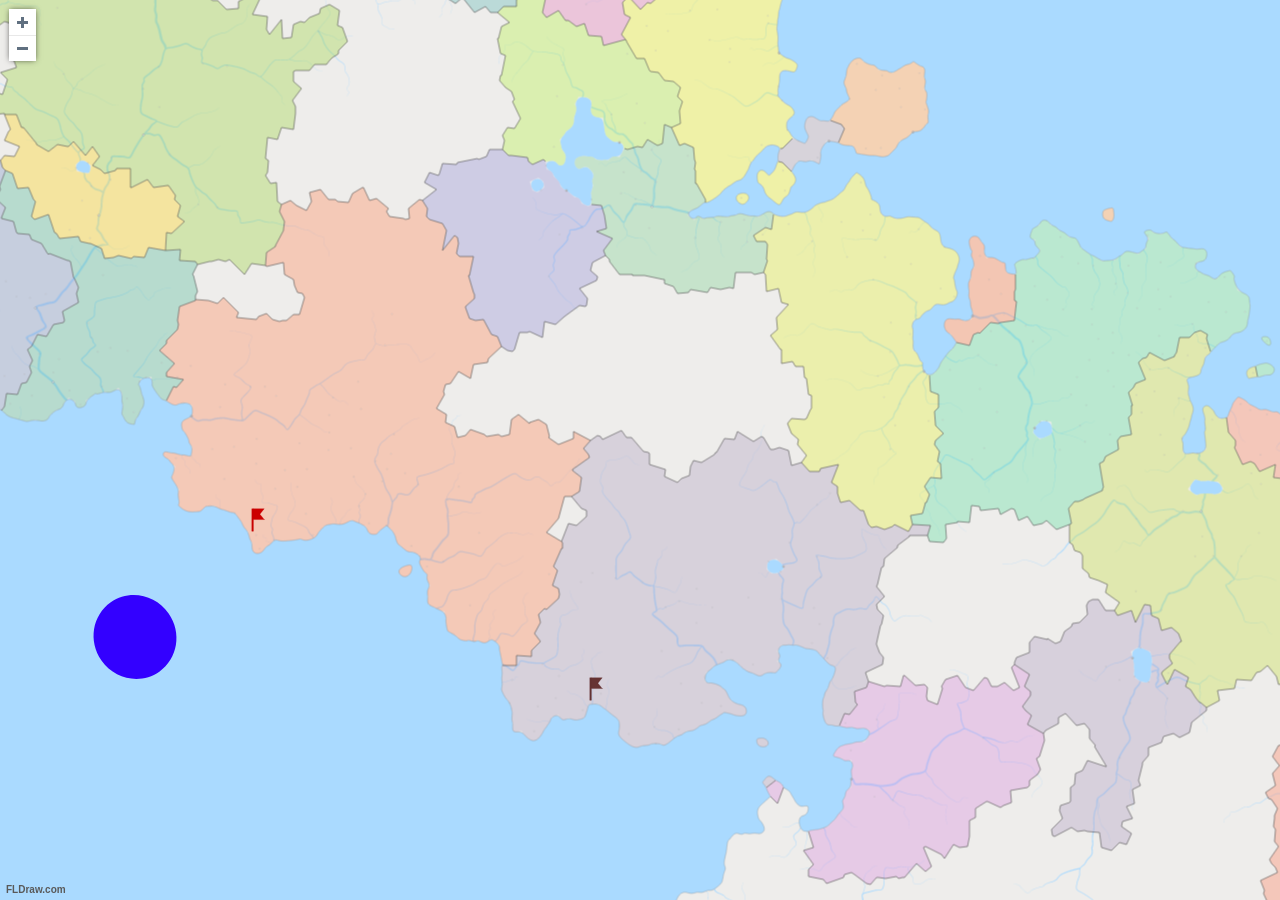
==== index.html.html @ a94b7f0b "changed files arounjd" ====
<!DOCTYPE html>
<html>
<head>
	<meta http-equiv="X-UA-Compatible" content="IE=edge" />
	<meta name="viewport" content="width=device-width, user-scalable=no, initial-scale=1">
	<meta charset="utf-8">
	<title>NUMTest</title>
	<script type="text/javascript" src="viewer.js"></script>
	<style type="text/css" media="screen">
		html, body { height:100%; overflow:hidden; }
		body { margin:0; padding:0; }
	</style>
</head>
<body onload="viewer.load('viewerDiv', 'NUMTest.xml', 'NUMTest.offline.xml.js', 'NUMTest.js', {x:0, y:0, zoom:100, width:'100%', height:'100%', controls:'zoom_buttons'})">
	<div id="viewerDiv" style="width:100%; height:100%; border:none; margin:0; padding:0;">&nbsp;</div>
</body>
</html>
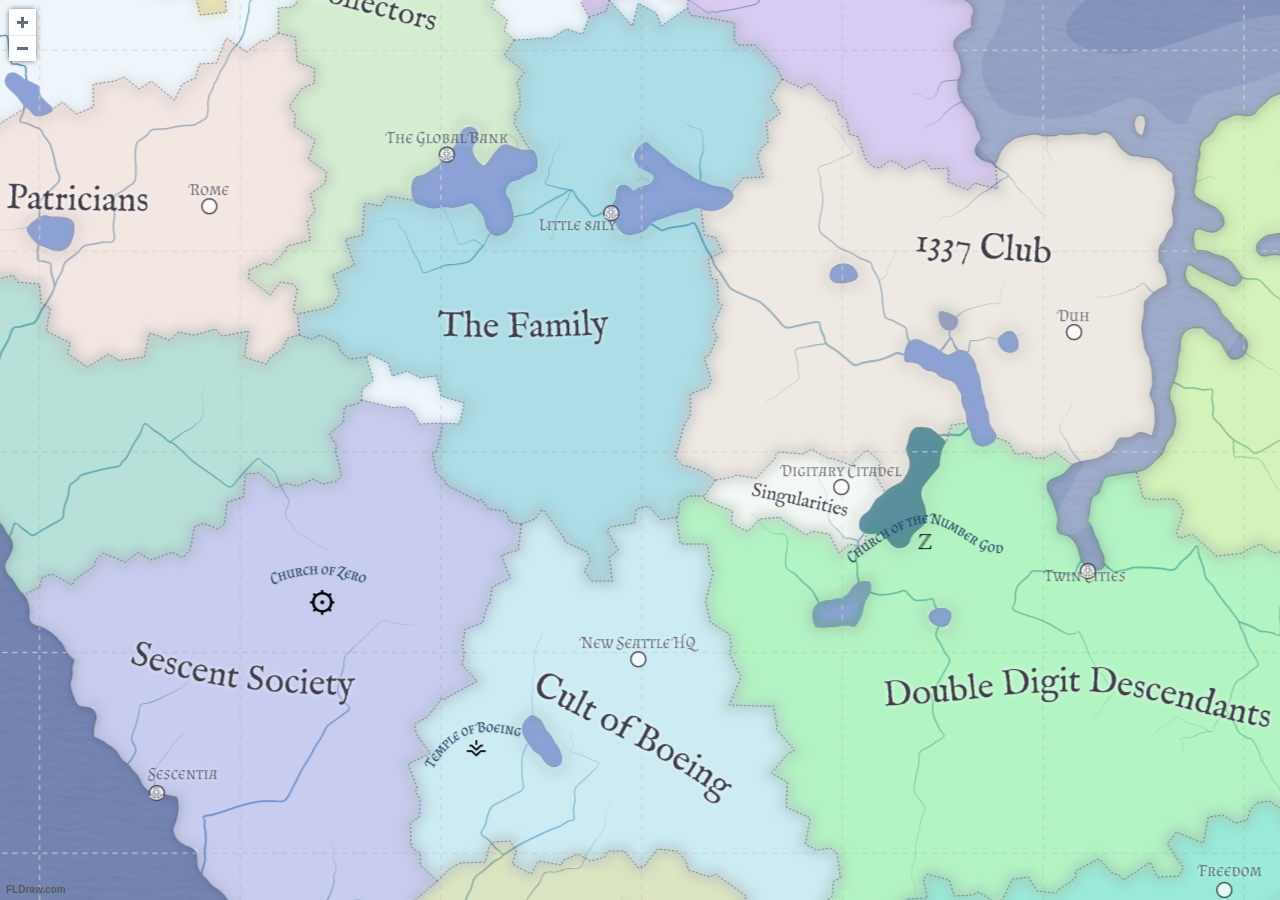
==== commit 813f9b4b: "new files" ====
--- a/index.html.html
+++ b/index.html.html
@@ -4,14 +4,14 @@
 	<meta http-equiv="X-UA-Compatible" content="IE=edge" />
 	<meta name="viewport" content="width=device-width, user-scalable=no, initial-scale=1">
 	<meta charset="utf-8">
-	<title>NUMTest</title>
+	<title>NUMNew</title>
 	<script type="text/javascript" src="viewer.js"></script>
 	<style type="text/css" media="screen">
 		html, body { height:100%; overflow:hidden; }
 		body { margin:0; padding:0; }
 	</style>
 </head>
-<body onload="viewer.load('viewerDiv', 'NUMTest.xml', 'NUMTest.offline.xml.js', 'NUMTest.js', {x:0, y:0, zoom:100, width:'100%', height:'100%', controls:'zoom_buttons'})">
+<body onload="viewer.load('viewerDiv', 'NUMNew.xml', 'NUMNew.offline.xml.js', '', {x:0, y:0, zoom:100, width:'100%', height:'100%', controls:'zoom_buttons'})">
 	<div id="viewerDiv" style="width:100%; height:100%; border:none; margin:0; padding:0;">&nbsp;</div>
 </body>
 </html>
